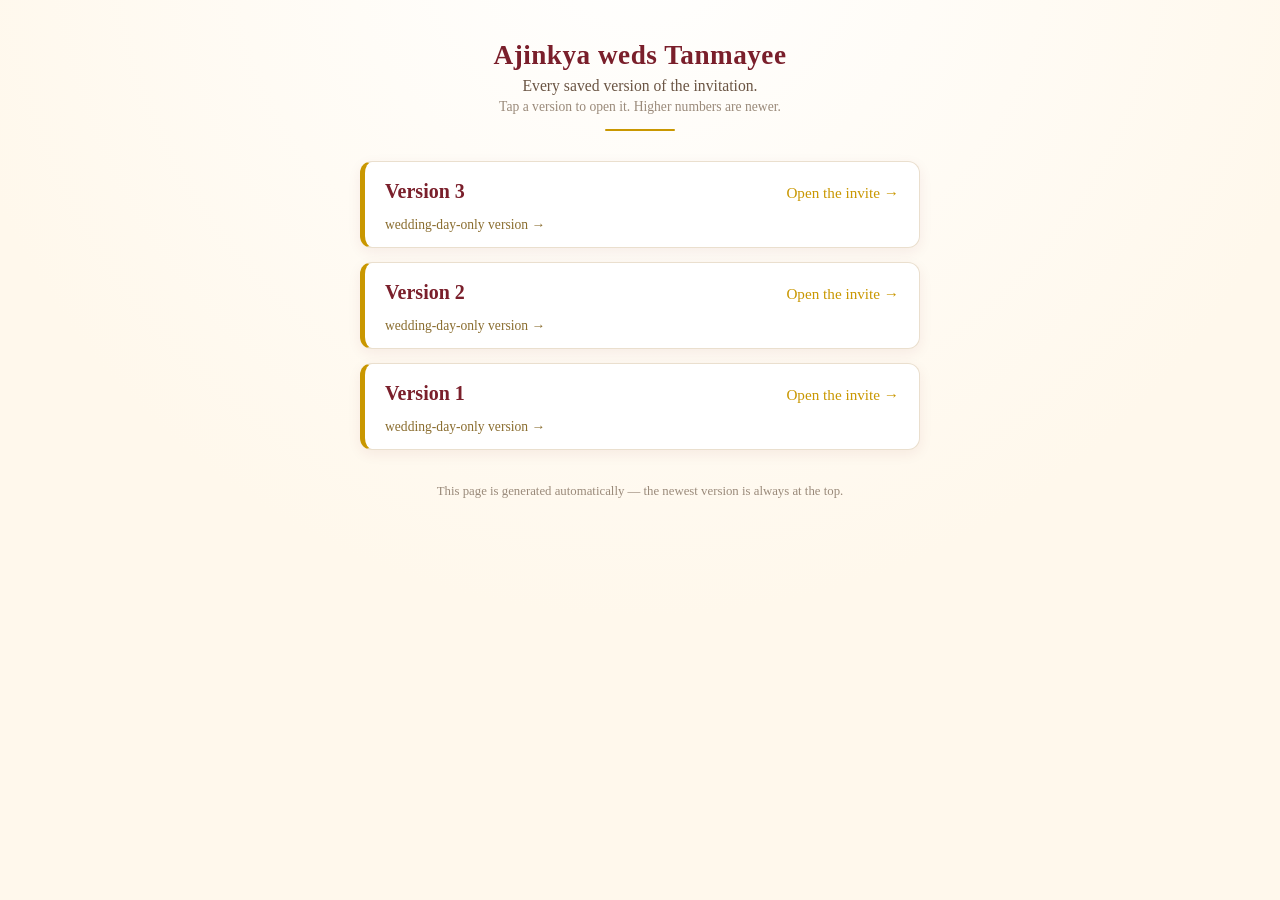
==== versions/index.html @ 6133229e "Add clickable version gallery + GitHub Pages sharing instructions Generated with Claude Code" ====
<!doctype html>
<html lang="en">
<head>
<meta charset="utf-8">
<meta name="viewport" content="width=device-width, initial-scale=1">
<title>Ajinkya weds Tanmayee — all versions</title>
<style>
  :root { --maroon:#7a1f2b; --gold:#c99700; --cream:#fff8ec; --ink:#3a2a20; }
  * { box-sizing: border-box; }
  body {
    margin:0; padding:32px 18px 56px; font-family: Georgia, "Times New Roman", serif;
    background: radial-gradient(circle at 50% -10%, #fff 0%, var(--cream) 60%);
    color: var(--ink); min-height:100vh;
  }
  header { text-align:center; margin: 8px auto 30px; max-width:640px; }
  h1 { color: var(--maroon); font-size: 1.7rem; margin:0 0 6px; letter-spacing:.5px; }
  header p { margin:4px 0; color:#6b5544; font-size:.98rem; }
  .rule { width:70px; height:2px; background:var(--gold); margin:14px auto; border-radius:2px; }
  ul { list-style:none; padding:0; margin:0 auto; max-width:560px; display:grid; gap:14px; }
  .card {
    background:#fff; border:1px solid #eadfce; border-left:5px solid var(--gold);
    border-radius:12px; box-shadow:0 4px 14px rgba(122,31,43,.07); overflow:hidden;
  }
  .card .main {
    display:flex; align-items:baseline; justify-content:space-between; gap:12px;
    padding:18px 20px; text-decoration:none; color:inherit;
  }
  .card .main:hover { background:#fdf6ea; }
  .num { font-size:1.25rem; font-weight:bold; color:var(--maroon); }
  .go { color:var(--gold); font-size:.95rem; white-space:nowrap; }
  .sub {
    display:block; padding:0 20px 14px; margin-top:-4px;
    color:#8a6d2f; font-size:.85rem; text-decoration:none;
  }
  .sub:hover { text-decoration:underline; }
  .empty { text-align:center; color:#8a7; padding:40px; }
  footer { text-align:center; margin-top:34px; color:#9a8a7a; font-size:.8rem; }
</style>
</head>
<body>
  <header>
    <h1>Ajinkya weds Tanmayee</h1>
    <p>Every saved version of the invitation.</p>
    <p style="font-size:.85rem;color:#9a8a7a;">Tap a version to open it. Higher numbers are newer.</p>
    <div class="rule"></div>
  </header>
  <ul>
    <li class="card">
      <a class="main" href="V3/index.html">
        <span class="num">Version 3</span>
        <span class="go">Open the invite →</span>
      </a>
      <a class="sub" href="V3/wedding.html">wedding-day-only version →</a>
    </li>
    <li class="card">
      <a class="main" href="V2/index.html">
        <span class="num">Version 2</span>
        <span class="go">Open the invite →</span>
      </a>
      <a class="sub" href="V2/wedding.html">wedding-day-only version →</a>
    </li>
    <li class="card">
      <a class="main" href="V1/index.html">
        <span class="num">Version 1</span>
        <span class="go">Open the invite →</span>
      </a>
      <a class="sub" href="V1/wedding.html">wedding-day-only version →</a>
    </li>
  </ul>
  <footer>This page is generated automatically — the newest version is always at the top.</footer>
</body>
</html>
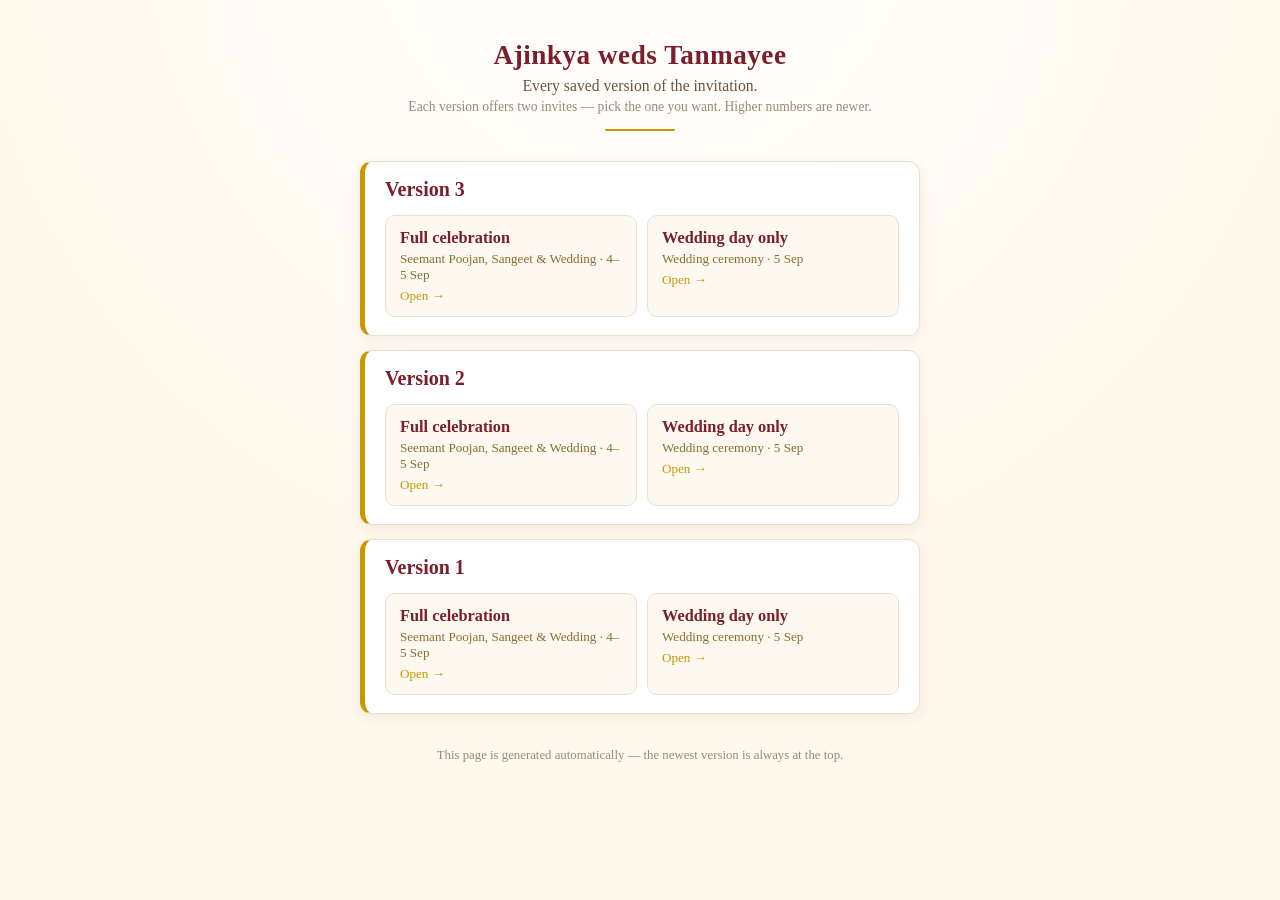
==== commit f8c30a98: "Offer full vs wedding-day-only invite as two equal choices in gallery Generated with Claude Code" ====
--- a/versions/index.html
+++ b/versions/index.html
@@ -20,19 +20,20 @@
   .card {
     background:#fff; border:1px solid #eadfce; border-left:5px solid var(--gold);
     border-radius:12px; box-shadow:0 4px 14px rgba(122,31,43,.07); overflow:hidden;
+    padding:16px 20px 18px;
   }
-  .card .main {
-    display:flex; align-items:baseline; justify-content:space-between; gap:12px;
-    padding:18px 20px; text-decoration:none; color:inherit;
+  .num { font-size:1.25rem; font-weight:bold; color:var(--maroon); }
+  .choices { display:grid; gap:10px; margin-top:14px; }
+  @media (min-width:460px){ .choices { grid-template-columns:1fr 1fr; } }
+  .choice {
+    display:flex; flex-direction:column; gap:3px; text-decoration:none; color:inherit;
+    border:1px solid #eadfce; border-radius:10px; padding:12px 14px; background:#fdf9f1;
+    transition: background .15s, border-color .15s;
   }
-  .card .main:hover { background:#fdf6ea; }
-  .num { font-size:1.25rem; font-weight:bold; color:var(--maroon); }
-  .go { color:var(--gold); font-size:.95rem; white-space:nowrap; }
-  .sub {
-    display:block; padding:0 20px 14px; margin-top:-4px;
-    color:#8a6d2f; font-size:.85rem; text-decoration:none;
-  }
-  .sub:hover { text-decoration:underline; }
+  .choice:hover { background:#fdf6ea; border-color:var(--gold); }
+  .choice .label { font-size:1.02rem; color:var(--maroon); font-weight:bold; }
+  .choice .desc { font-size:.82rem; color:#8a6d2f; }
+  .choice .go { font-size:.82rem; color:var(--gold); margin-top:2px; }
   .empty { text-align:center; color:#8a7; padding:40px; }
   footer { text-align:center; margin-top:34px; color:#9a8a7a; font-size:.8rem; }
 </style>
@@ -41,30 +42,54 @@
   <header>
     <h1>Ajinkya weds Tanmayee</h1>
     <p>Every saved version of the invitation.</p>
-    <p style="font-size:.85rem;color:#9a8a7a;">Tap a version to open it. Higher numbers are newer.</p>
+    <p style="font-size:.85rem;color:#9a8a7a;">Each version offers two invites — pick the one you want. Higher numbers are newer.</p>
     <div class="rule"></div>
   </header>
   <ul>
     <li class="card">
-      <a class="main" href="V3/index.html">
-        <span class="num">Version 3</span>
-        <span class="go">Open the invite →</span>
-      </a>
-      <a class="sub" href="V3/wedding.html">wedding-day-only version →</a>
+      <span class="num">Version 3</span>
+      <div class="choices">
+        <a class="choice" href="V3/index.html">
+          <span class="label">Full celebration</span>
+          <span class="desc">Seemant Poojan, Sangeet &amp; Wedding · 4–5 Sep</span>
+          <span class="go">Open →</span>
+        </a>
+        <a class="choice" href="V3/wedding.html">
+          <span class="label">Wedding day only</span>
+          <span class="desc">Wedding ceremony · 5 Sep</span>
+          <span class="go">Open →</span>
+        </a>
+      </div>
     </li>
     <li class="card">
-      <a class="main" href="V2/index.html">
-        <span class="num">Version 2</span>
-        <span class="go">Open the invite →</span>
-      </a>
-      <a class="sub" href="V2/wedding.html">wedding-day-only version →</a>
+      <span class="num">Version 2</span>
+      <div class="choices">
+        <a class="choice" href="V2/index.html">
+          <span class="label">Full celebration</span>
+          <span class="desc">Seemant Poojan, Sangeet &amp; Wedding · 4–5 Sep</span>
+          <span class="go">Open →</span>
+        </a>
+        <a class="choice" href="V2/wedding.html">
+          <span class="label">Wedding day only</span>
+          <span class="desc">Wedding ceremony · 5 Sep</span>
+          <span class="go">Open →</span>
+        </a>
+      </div>
     </li>
     <li class="card">
-      <a class="main" href="V1/index.html">
-        <span class="num">Version 1</span>
-        <span class="go">Open the invite →</span>
-      </a>
-      <a class="sub" href="V1/wedding.html">wedding-day-only version →</a>
+      <span class="num">Version 1</span>
+      <div class="choices">
+        <a class="choice" href="V1/index.html">
+          <span class="label">Full celebration</span>
+          <span class="desc">Seemant Poojan, Sangeet &amp; Wedding · 4–5 Sep</span>
+          <span class="go">Open →</span>
+        </a>
+        <a class="choice" href="V1/wedding.html">
+          <span class="label">Wedding day only</span>
+          <span class="desc">Wedding ceremony · 5 Sep</span>
+          <span class="go">Open →</span>
+        </a>
+      </div>
     </li>
   </ul>
   <footer>This page is generated automatically — the newest version is always at the top.</footer>
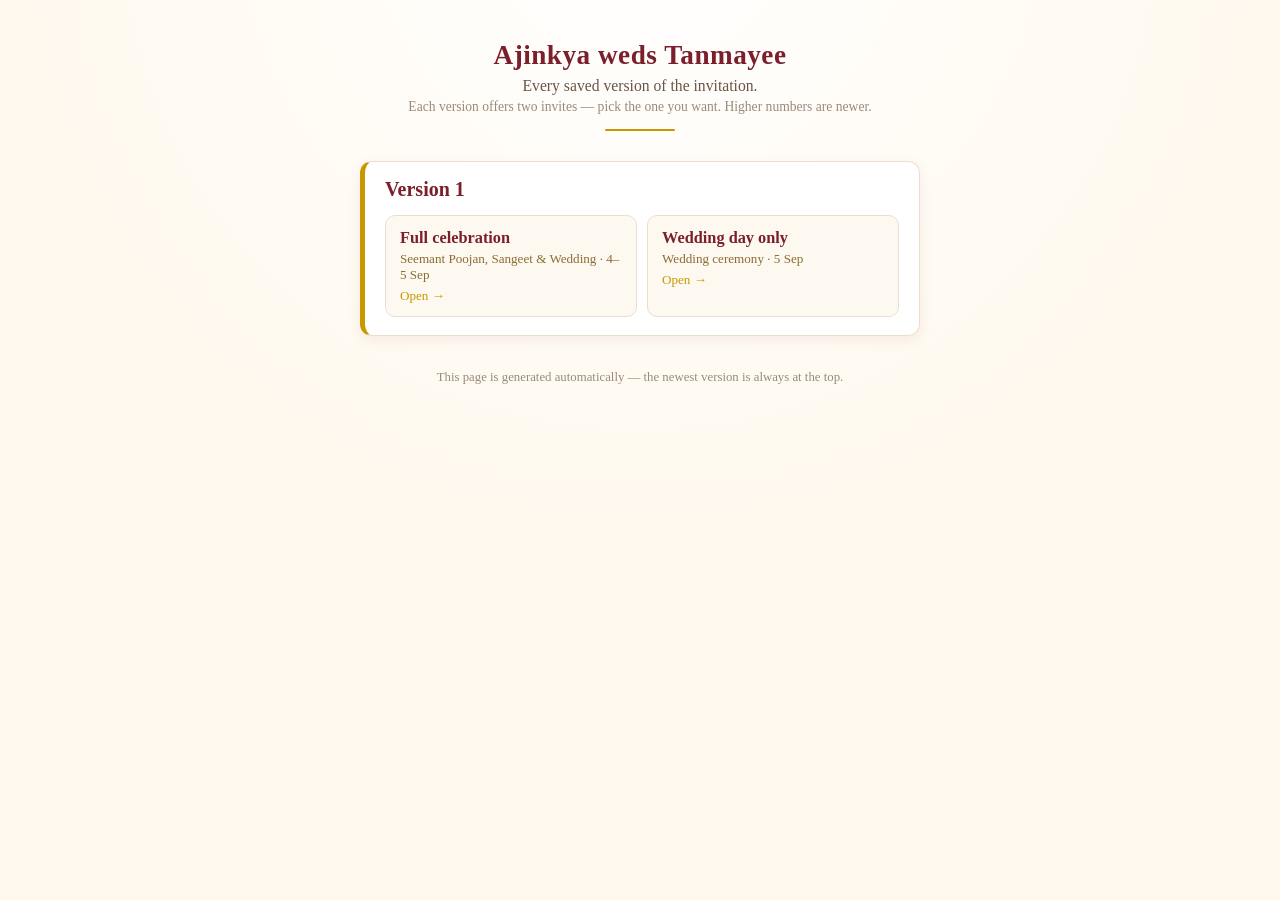
==== commit 8aba9773: "Consolidate to a single version: keep latest, rename to V1 Generated with Claude Code" ====
--- a/versions/index.html
+++ b/versions/index.html
@@ -47,36 +47,6 @@
   </header>
   <ul>
     <li class="card">
-      <span class="num">Version 3</span>
-      <div class="choices">
-        <a class="choice" href="V3/index.html">
-          <span class="label">Full celebration</span>
-          <span class="desc">Seemant Poojan, Sangeet &amp; Wedding · 4–5 Sep</span>
-          <span class="go">Open →</span>
-        </a>
-        <a class="choice" href="V3/wedding.html">
-          <span class="label">Wedding day only</span>
-          <span class="desc">Wedding ceremony · 5 Sep</span>
-          <span class="go">Open →</span>
-        </a>
-      </div>
-    </li>
-    <li class="card">
-      <span class="num">Version 2</span>
-      <div class="choices">
-        <a class="choice" href="V2/index.html">
-          <span class="label">Full celebration</span>
-          <span class="desc">Seemant Poojan, Sangeet &amp; Wedding · 4–5 Sep</span>
-          <span class="go">Open →</span>
-        </a>
-        <a class="choice" href="V2/wedding.html">
-          <span class="label">Wedding day only</span>
-          <span class="desc">Wedding ceremony · 5 Sep</span>
-          <span class="go">Open →</span>
-        </a>
-      </div>
-    </li>
-    <li class="card">
       <span class="num">Version 1</span>
       <div class="choices">
         <a class="choice" href="V1/index.html">
